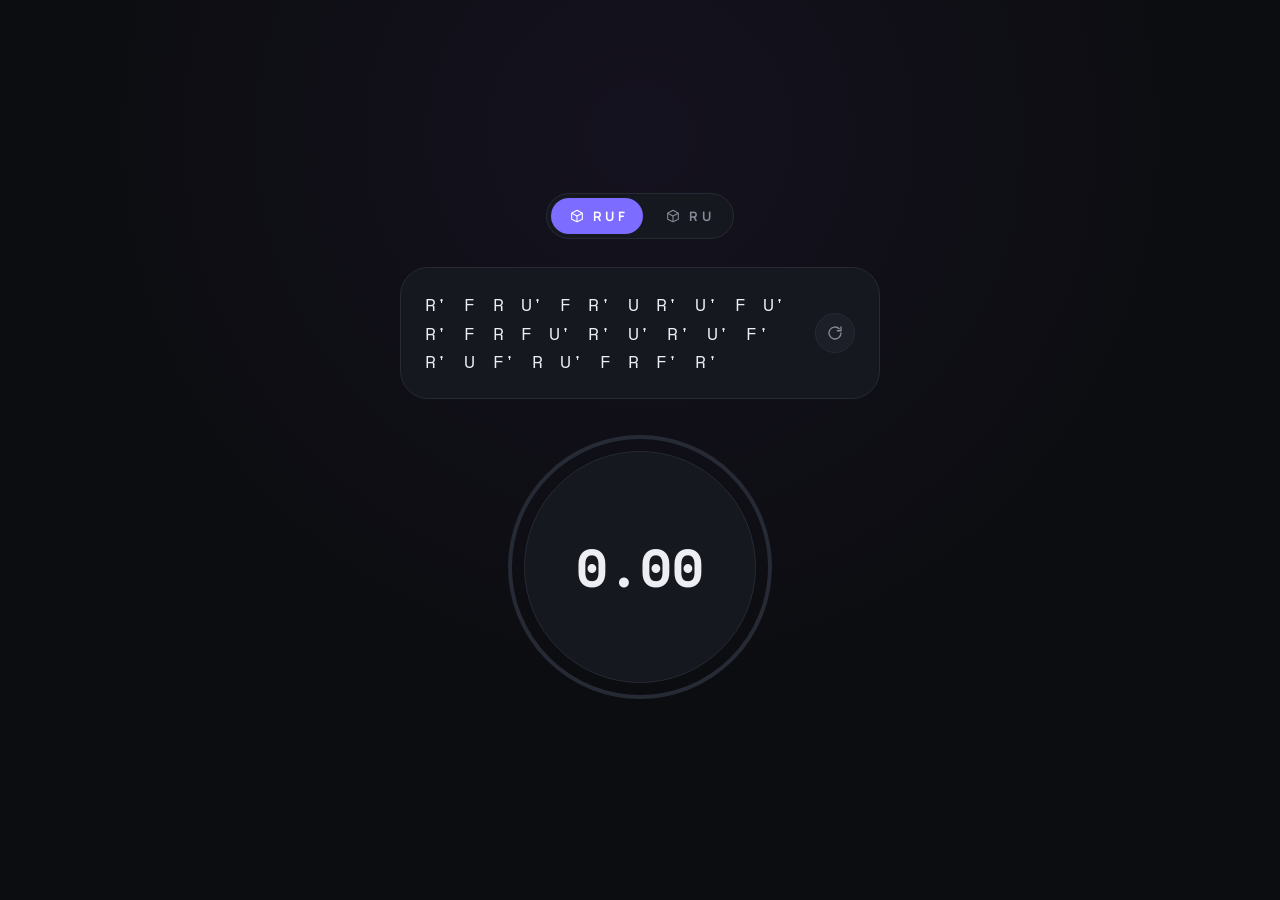
==== index.html @ a91161a9 "init" ====
<!DOCTYPE html>
<html lang="en">
<head>
<meta charset="UTF-8">
<meta name="viewport" content="width=device-width, initial-scale=1.0, maximum-scale=1.0, user-scalable=no">
<title>FTO Pizza</title>
<link rel="stylesheet" href="style.css">
</head>
<body>

<div class="app">

    <div class="mode-select" id="mode-select" role="tablist" aria-label="Timer mode"></div>

    <div class="scramble-card">
        <div class="scramble-text" id="scramble-text"></div>
        <button class="icon-btn" id="new-scramble-btn" data-tip="New scramble" aria-label="New scramble"></button>
    </div>

    <div class="dial" id="dial" role="button" tabindex="0" aria-label="Hold to start timer">
        <svg class="dial-ring" viewBox="0 0 280 280">
            <circle class="track" cx="140" cy="140" r="130"></circle>
            <circle class="progress" cx="140" cy="140" r="130"></circle>
        </svg>
        <div class="dial-face">
            <div class="timer-display" id="timer-display">0.00</div>
        </div>
    </div>

</div>

<script type="module" src="app.js"></script>
</body>
</html>
---- style.css ----
@import url('https://fonts.googleapis.com/css2?family=Space+Mono:wght@400;700&family=Manrope:wght@500;600;700;800&display=swap');

:root {
    /* Color */
    --bg: #0c0d11;
    --bg-glow: #15121f;
    --panel: #16181f;
    --panel-border: #262a35;
    --text: #eceef3;
    --text-dim: #868b99;
    --text-faint: #4c505c;

    --accent: #7c6cff;
    --accent-dim: #372f66;
    --charge: #ff9d52;
    --ready: #33e2a6;

    /* Type */
    --font-display: 'Space Mono', monospace;
    --font-ui: 'Manrope', sans-serif;

    /* Shape */
    --radius-lg: 28px;
    --radius-pill: 999px;
}

* { box-sizing: border-box; }

html, body {
    height: 100%;
}

body {
    margin: 0;
    min-height: 100vh;
    display: flex;
    align-items: center;
    justify-content: center;
    background:
        radial-gradient(circle at 50% 15%, var(--bg-glow), transparent 55%),
        var(--bg);
    color: var(--text);
    font-family: var(--font-ui);
    -webkit-font-smoothing: antialiased;
    padding: 24px;
    user-select: none;
}

.app {
    width: 100%;
    max-width: 480px;
    display: flex;
    flex-direction: column;
    align-items: center;
    gap: 28px;
}

/* ─── Mode selector ─────────────────────────────────────────────────── */

.mode-select {
    display: flex;
    gap: 4px;
    padding: 4px;
    background: var(--panel);
    border: 1px solid var(--panel-border);
    border-radius: var(--radius-pill);
}

.mode-btn {
    display: flex;
    align-items: center;
    gap: 8px;
    padding: 9px 18px;
    border: none;
    border-radius: var(--radius-pill);
    background: transparent;
    color: var(--text-dim);
    font-family: var(--font-ui);
    font-weight: 700;
    font-size: 13px;
    letter-spacing: 0.02em;
    cursor: pointer;
    transition: background 0.2s ease, color 0.2s ease;
}

.mode-btn svg { width: 16px; height: 16px; }

.mode-btn:hover { color: var(--text); }

.mode-btn.active {
    background: var(--accent);
    color: #ffffff;
}

/* ─── Scramble ──────────────────────────────────────────────────────── */

.scramble-card {
    width: 100%;
    background: var(--panel);
    border: 1px solid var(--panel-border);
    border-radius: var(--radius-lg);
    padding: 22px 24px;
    display: flex;
    align-items: center;
    justify-content: space-between;
    gap: 16px;
}

.scramble-text {
    font-family: var(--font-display);
    font-size: 18px;
    line-height: 1.6;
    letter-spacing: 0.02em;
    word-spacing: 0.3em;
    color: var(--text);
}

.icon-btn {
    flex-shrink: 0;
    width: 40px;
    height: 40px;
    border-radius: 50%;
    border: 1px solid var(--panel-border);
    background: #1c1f28;
    color: var(--text-dim);
    display: flex;
    align-items: center;
    justify-content: center;
    cursor: pointer;
    transition: color 0.2s ease, border-color 0.2s ease, transform 0.15s ease;
}

.icon-btn svg { width: 18px; height: 18px; }

.icon-btn:hover {
    color: var(--text);
    border-color: var(--accent);
}

.icon-btn:active { transform: scale(0.92); }

/* ─── Timer dial ────────────────────────────────────────────────────── */

.dial {
    position: relative;
    width: 280px;
    height: 280px;
    display: flex;
    align-items: center;
    justify-content: center;
    cursor: pointer;
    -webkit-tap-highlight-color: transparent;
}

.dial-ring {
    position: absolute;
    inset: 0;
    transform: rotate(-90deg);
}

.dial-ring circle {
    fill: none;
    stroke-width: 4;
}

.dial-ring .track {
    stroke: var(--panel-border);
}

.dial-ring .progress {
    stroke: var(--charge);
    stroke-linecap: round;
    stroke-dasharray: 816.8;
    stroke-dashoffset: 816.8;
}

.dial.charging .progress {
    stroke-dashoffset: 0;
    transition: stroke-dashoffset var(--charge-ms, 350ms) linear;
}

.dial.ready .progress { stroke: var(--ready); }

.dial-face {
    width: 232px;
    height: 232px;
    border-radius: 50%;
    background: var(--panel);
    border: 1px solid var(--panel-border);
    display: flex;
    align-items: center;
    justify-content: center;
    transition: background 0.15s ease;
}

.timer-display {
    font-family: var(--font-display);
    font-weight: 700;
    font-size: 52px;
    font-variant-numeric: tabular-nums;
    color: var(--text);
    transition: color 0.15s ease;
}

.dial.charging .timer-display { color: var(--charge); }
.dial.ready .timer-display { color: var(--ready); }
.dial.running .dial-face { background: #191c26; }

@media (max-width: 420px) {
    .dial { width: 240px; height: 240px; }
    .dial-face { width: 196px; height: 196px; }
    .timer-display { font-size: 42px; }
    .scramble-text { font-size: 15px; }
}
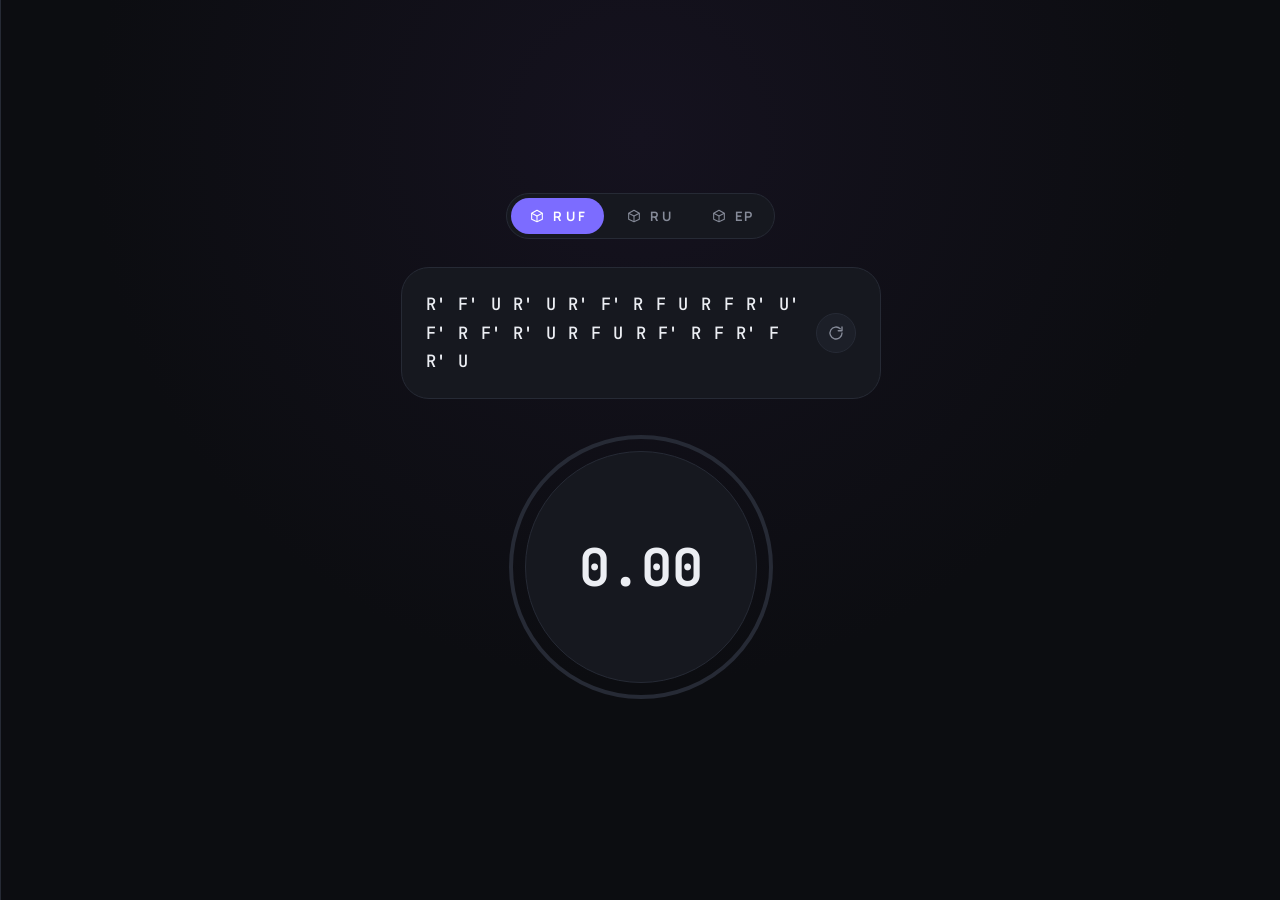
==== commit 76f95700: "feature: EP trainer" ====
--- a/index.html
+++ b/index.html
@@ -8,7 +8,12 @@
 </head>
 <body>
 
-<div class="app">
+<aside class="sidebar" id="sidebar" inert></aside>
+
+<button class="menu-btn" id="menu-btn" aria-label="Open case list"></button>
+
+<main class="app">
+  <div class="stack">
 
     <div class="mode-select" id="mode-select" role="tablist" aria-label="Timer mode"></div>
 
@@ -27,7 +32,8 @@
         </div>
     </div>
 
-</div>
+  </div>
+</main>
 
 <script type="module" src="app.js"></script>
 </body>
--- a/style.css
+++ b/style.css
@@ -1,4 +1,4 @@
-@import url('https://fonts.googleapis.com/css2?family=Space+Mono:wght@400;700&family=Manrope:wght@500;600;700;800&display=swap');
+@import url('https://fonts.googleapis.com/css2?family=JetBrains+Mono:wght@400;500;700&family=Manrope:wght@500;600;700;800&display=swap');
 
 :root {
     /* Color */
@@ -16,12 +16,17 @@
     --ready: #33e2a6;
 
     /* Type */
-    --font-display: 'Space Mono', monospace;
+    --font-display: 'JetBrains Mono', ui-monospace, monospace;
     --font-ui: 'Manrope', sans-serif;
 
     /* Shape */
     --radius-lg: 28px;
+    --radius-md: 14px;
     --radius-pill: 999px;
+
+    /* Layout */
+    --sidebar-w: 320px;
+    --ease: cubic-bezier(0.4, 0, 0.2, 1);
 }
 
 * { box-sizing: border-box; }
@@ -34,25 +39,205 @@
     margin: 0;
     min-height: 100vh;
     display: flex;
-    align-items: center;
-    justify-content: center;
+    align-items: stretch;
     background:
         radial-gradient(circle at 50% 15%, var(--bg-glow), transparent 55%),
         var(--bg);
     color: var(--text);
     font-family: var(--font-ui);
     -webkit-font-smoothing: antialiased;
+    overflow-x: hidden;
+    user-select: none;
+}
+
+.app {
+    flex: 1;
+    min-width: 0;
+    display: flex;
+    align-items: center;
+    justify-content: center;
     padding: 24px;
-    user-select: none;
-}
-
-.app {
+}
+
+.stack {
     width: 100%;
     max-width: 480px;
     display: flex;
     flex-direction: column;
     align-items: center;
     gap: 28px;
+}
+
+/* ─── Menu button ───────────────────────────────────────────────────── */
+
+.menu-btn {
+    position: fixed;
+    top: 20px;
+    left: 20px;
+    z-index: 20;
+    width: 40px;
+    height: 40px;
+    border-radius: 50%;
+    border: 1px solid var(--panel-border);
+    background: var(--panel);
+    color: var(--text-dim);
+    display: flex;
+    align-items: center;
+    justify-content: center;
+    cursor: pointer;
+    transition: color 0.2s ease, border-color 0.2s ease, opacity 0.2s ease;
+}
+
+.menu-btn svg { width: 18px; height: 18px; }
+.menu-btn:hover { color: var(--text); border-color: var(--accent); }
+.menu-btn.hidden { display: none; }
+
+body.sidebar-open .menu-btn { opacity: 0; pointer-events: none; }
+
+/* ─── Sidebar ───────────────────────────────────────────────────────── */
+
+.sidebar {
+    flex-shrink: 0;
+    width: 0;
+    overflow: hidden;
+    background: var(--panel);
+    border-right: 1px solid var(--panel-border);
+    transition: width 0.28s var(--ease);
+}
+
+.sidebar.open { width: var(--sidebar-w); }
+
+.sidebar-inner {
+    width: var(--sidebar-w);
+    height: 100vh;
+    display: flex;
+    flex-direction: column;
+    gap: 14px;
+    padding: 18px;
+}
+
+.sidebar-head {
+    display: flex;
+    align-items: center;
+    justify-content: space-between;
+    gap: 12px;
+}
+
+.sidebar-title {
+    margin: 0;
+    font-size: 15px;
+    font-weight: 800;
+    letter-spacing: 0.01em;
+}
+
+.sidebar-collapse { width: 34px; height: 34px; }
+.sidebar-collapse svg { width: 16px; height: 16px; }
+
+.search-field {
+    display: flex;
+    align-items: center;
+    gap: 9px;
+    padding: 0 13px;
+    height: 40px;
+    border-radius: var(--radius-pill);
+    border: 1px solid var(--panel-border);
+    background: #1c1f28;
+    color: var(--text-faint);
+    transition: border-color 0.2s ease;
+}
+
+.search-field:focus-within { border-color: var(--accent); }
+.search-field svg { width: 15px; height: 15px; flex-shrink: 0; }
+
+.search-field input {
+    flex: 1;
+    min-width: 0;
+    border: none;
+    outline: none;
+    background: transparent;
+    color: var(--text);
+    font-family: var(--font-ui);
+    font-size: 13px;
+    font-weight: 600;
+}
+
+.search-field input::placeholder { color: var(--text-faint); }
+
+.bulk-actions { display: flex; gap: 8px; }
+
+.bulk-btn {
+    flex: 1;
+    padding: 9px 10px;
+    border-radius: var(--radius-md);
+    border: 1px solid var(--panel-border);
+    background: #1c1f28;
+    color: var(--text-dim);
+    font-family: var(--font-ui);
+    font-size: 12px;
+    font-weight: 700;
+    cursor: pointer;
+    transition: color 0.2s ease, border-color 0.2s ease;
+}
+
+.bulk-btn:hover { color: var(--text); border-color: var(--accent); }
+
+.case-grid {
+    flex: 1;
+    min-height: 0;
+    overflow-y: auto;
+    display: grid;
+    grid-template-columns: repeat(auto-fill, minmax(78px, 1fr));
+    align-content: start;
+    gap: 8px;
+}
+
+.case-tile {
+    position: relative;
+    min-height: 58px;
+    padding: 8px 6px;
+    border-radius: var(--radius-md);
+    border: 1px solid var(--panel-border);
+    background: #1c1f28;
+    color: var(--text-dim);
+    font-family: var(--font-display);
+    font-size: 12px;
+    font-weight: 500;
+    display: flex;
+    align-items: center;
+    justify-content: center;
+    text-align: center;
+    cursor: pointer;
+    transition: color 0.15s ease, border-color 0.15s ease, background 0.15s ease;
+}
+
+.case-tile:hover { color: var(--text); border-color: var(--text-faint); }
+
+.case-tile.selected {
+    background: var(--accent-dim);
+    border-color: var(--accent);
+    color: var(--text);
+}
+
+.case-check {
+    position: absolute;
+    top: 5px;
+    right: 5px;
+    width: 11px;
+    height: 11px;
+    color: var(--accent);
+    opacity: 0;
+    transition: opacity 0.15s ease;
+}
+
+.case-check svg { width: 100%; height: 100%; }
+.case-tile.selected .case-check { opacity: 1; }
+
+.sidebar-foot {
+    font-size: 11px;
+    font-weight: 700;
+    letter-spacing: 0.04em;
+    text-transform: uppercase;
+    color: var(--text-faint);
 }
 
 /* ─── Mode selector ─────────────────────────────────────────────────── */
@@ -108,10 +293,11 @@
 
 .scramble-text {
     font-family: var(--font-display);
-    font-size: 18px;
-    line-height: 1.6;
-    letter-spacing: 0.02em;
-    word-spacing: 0.3em;
+    font-size: 17px;
+    font-weight: 500;
+    line-height: 1.7;
+    letter-spacing: 0;
+    word-spacing: 0.15em;
     color: var(--text);
 }
 
@@ -206,6 +392,22 @@
 .dial.ready .timer-display { color: var(--ready); }
 .dial.running .dial-face { background: #191c26; }
 
+/* Full-width overlay sidebar on small screens, still animated. */
+@media (max-width: 640px) {
+    .sidebar {
+        position: fixed;
+        inset: 0;
+        width: 100%;
+        transform: translateX(-100%);
+        border-right: none;
+        transition: transform 0.28s var(--ease);
+        z-index: 30;
+    }
+
+    .sidebar.open { width: 100%; transform: translateX(0); }
+    .sidebar-inner { width: 100%; }
+}
+
 @media (max-width: 420px) {
     .dial { width: 240px; height: 240px; }
     .dial-face { width: 196px; height: 196px; }
